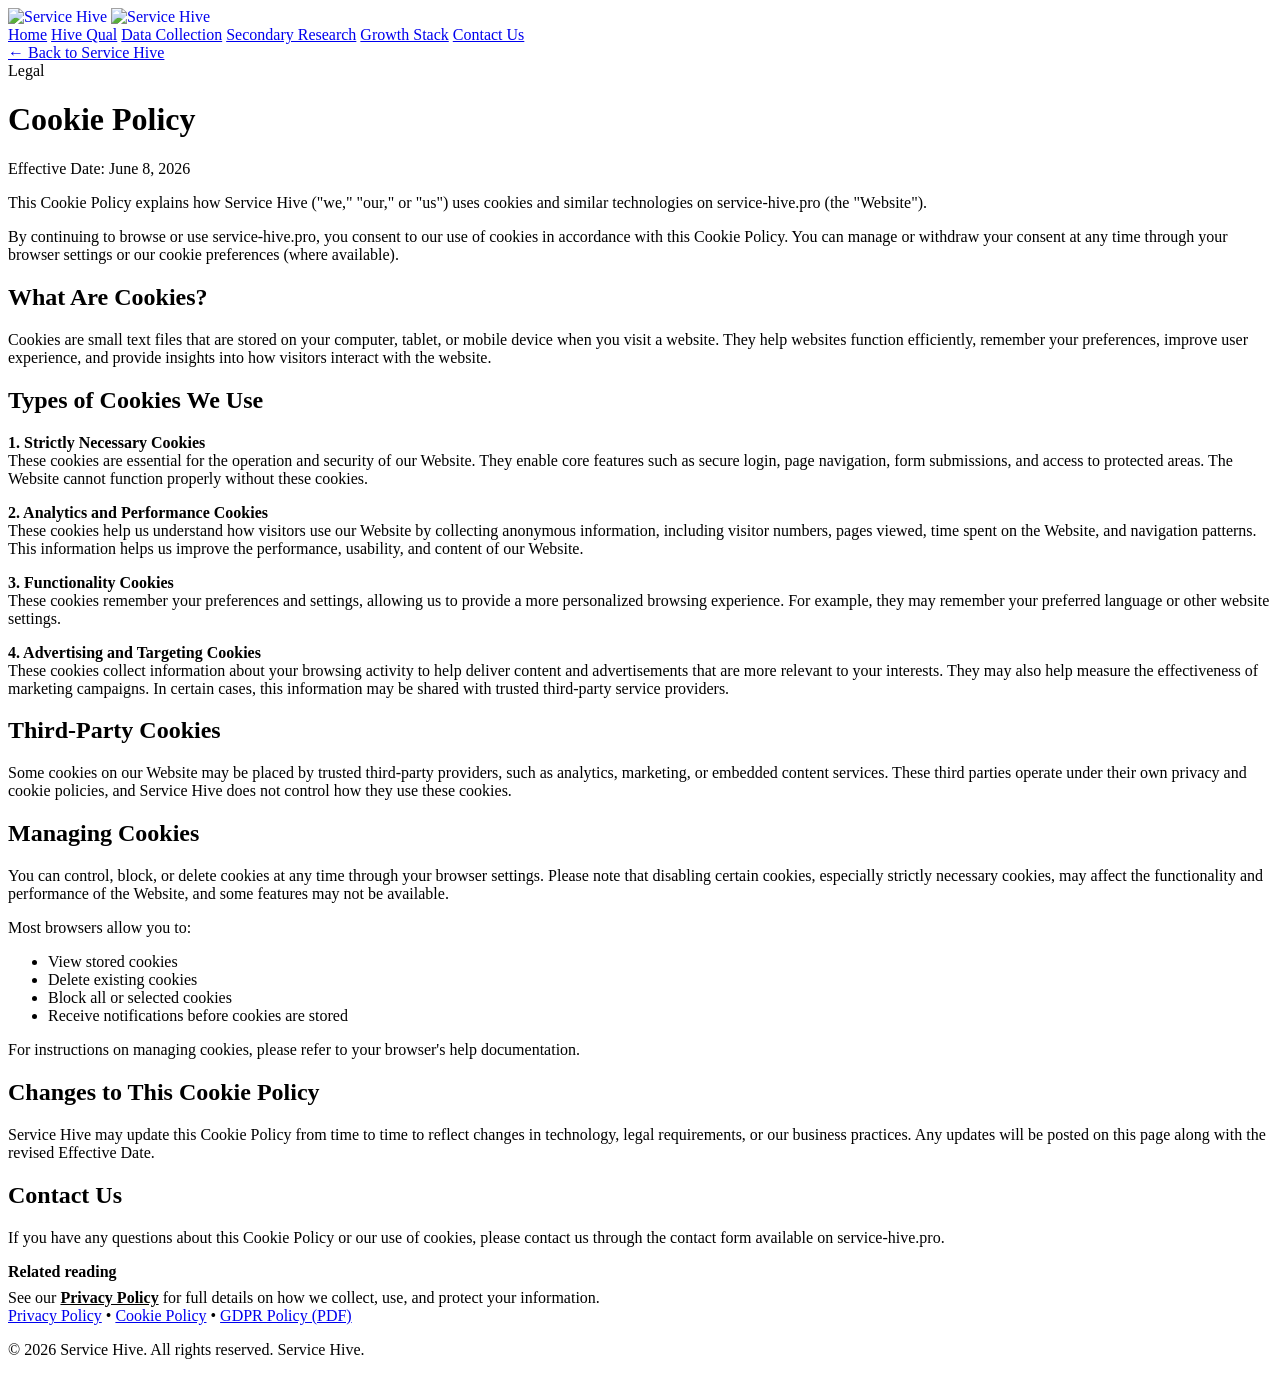
==== cookie-policy.html @ 8cfd4741 "Add files via upload" ====
<!DOCTYPE html>
<html lang="en">
<head>
    <meta charset="UTF-8">
    <meta name="viewport" content="width=device-width, initial-scale=1.0">
    <title>Cookie Policy | Service Hive</title>
    <link href="https://fonts.googleapis.com/css2?family=Poppins:wght@300;400;500;600;700;800&family=Merriweather:ital@0;1&display=swap" rel="stylesheet">
    <link rel="icon" type="image/png" href="assets/logo-icon.png">
    <link rel="stylesheet" href="assets/style.css">
</head>
<body>

    <!-- Navigation -->
    <nav>
        <div class="nav-bg"></div>

        <a href="index.html" class="logo" style="text-decoration:none;">
            <img src="assets/logo-icon.png" alt="Service Hive" class="logo-icon">
            <img src="assets/logo-wordmark-light.png" alt="Service Hive" class="logo-wordmark">
        </a>

        <div class="menu-toggle" id="mobile-menu">
            <span></span>
            <span></span>
            <span></span>
        </div>

        <div class="nav-links" id="nav-links">
            <a href="index.html#home">Home</a>
            <a href="index.html#qual">Hive Qual</a>
            <a href="index.html#data">Data Collection</a>
            <a href="index.html#secondary">Secondary Research</a>
            <a href="index.html#growth">Growth Stack</a>
            <a href="index.html#contact" class="btn">Contact Us</a>
        </div>
    </nav>

    <div class="legal-page">
        <a href="index.html" class="legal-back-link">&larr; Back to Service Hive</a>

        <div class="legal-eyebrow">Legal</div>
        <h1>Cookie Policy</h1>
        <p class="legal-updated">Effective Date: June 8, 2026</p>

        <p>This Cookie Policy explains how Service Hive ("we," "our," or "us") uses cookies and similar technologies on service-hive.pro (the "Website").</p>

        <p>By continuing to browse or use service-hive.pro, you consent to our use of cookies in accordance with this Cookie Policy. You can manage or withdraw your consent at any time through your browser settings or our cookie preferences (where available).</p>

        <h2>What Are Cookies?</h2>
        <p>Cookies are small text files that are stored on your computer, tablet, or mobile device when you visit a website. They help websites function efficiently, remember your preferences, improve user experience, and provide insights into how visitors interact with the website.</p>

        <h2>Types of Cookies We Use</h2>

        <p><strong>1. Strictly Necessary Cookies</strong><br>
        These cookies are essential for the operation and security of our Website. They enable core features such as secure login, page navigation, form submissions, and access to protected areas. The Website cannot function properly without these cookies.</p>

        <p><strong>2. Analytics and Performance Cookies</strong><br>
        These cookies help us understand how visitors use our Website by collecting anonymous information, including visitor numbers, pages viewed, time spent on the Website, and navigation patterns. This information helps us improve the performance, usability, and content of our Website.</p>

        <p><strong>3. Functionality Cookies</strong><br>
        These cookies remember your preferences and settings, allowing us to provide a more personalized browsing experience. For example, they may remember your preferred language or other website settings.</p>

        <p><strong>4. Advertising and Targeting Cookies</strong><br>
        These cookies collect information about your browsing activity to help deliver content and advertisements that are more relevant to your interests. They may also help measure the effectiveness of marketing campaigns. In certain cases, this information may be shared with trusted third-party service providers.</p>

        <h2>Third-Party Cookies</h2>
        <p>Some cookies on our Website may be placed by trusted third-party providers, such as analytics, marketing, or embedded content services. These third parties operate under their own privacy and cookie policies, and Service Hive does not control how they use these cookies.</p>

        <h2>Managing Cookies</h2>
        <p>You can control, block, or delete cookies at any time through your browser settings. Please note that disabling certain cookies, especially strictly necessary cookies, may affect the functionality and performance of the Website, and some features may not be available.</p>

        <p>Most browsers allow you to:</p>
        <ul>
            <li>View stored cookies</li>
            <li>Delete existing cookies</li>
            <li>Block all or selected cookies</li>
            <li>Receive notifications before cookies are stored</li>
        </ul>
        <p>For instructions on managing cookies, please refer to your browser's help documentation.</p>

        <h2>Changes to This Cookie Policy</h2>
        <p>Service Hive may update this Cookie Policy from time to time to reflect changes in technology, legal requirements, or our business practices. Any updates will be posted on this page along with the revised Effective Date.</p>

        <h2>Contact Us</h2>
        <p>If you have any questions about this Cookie Policy or our use of cookies, please contact us through the contact form available on service-hive.pro.</p>

        <div class="legal-contact-box">
            <strong>Related reading</strong>
            <p style="margin-bottom:0; margin-top:0.5rem;">See our <a href="privacy-policy.html" target="_blank" rel="noopener" style="color: var(--primary-honey-dark); font-weight:600;">Privacy Policy</a> for full details on how we collect, use, and protect your information.</p>
        </div>
    </div>

    <div class="footer-bottom">
        <div class="footer-legal-links">
            <a href="privacy-policy.html" target="_blank" rel="noopener">Privacy Policy</a>
            <span class="footer-dot">•</span>
            <a href="cookie-policy.html" target="_blank" rel="noopener">Cookie Policy</a>
            <span class="footer-dot">•</span>
            <a href="assets/documents/ServiceHive_GDPR_Policy.pdf" download>GDPR Policy (PDF)</a>
        </div>
        <p>&copy; 2026 Service Hive. All rights reserved. Service Hive.</p>
    </div>

    <script>
        const mobileMenu = document.getElementById('mobile-menu');
        const navLinks = document.getElementById('nav-links');
        const navItems = document.querySelectorAll('.nav-links a');
        mobileMenu.addEventListener('click', () => {
            mobileMenu.classList.toggle('active');
            navLinks.classList.toggle('active');
        });
        navItems.forEach(item => {
            item.addEventListener('click', () => {
                mobileMenu.classList.remove('active');
                navLinks.classList.remove('active');
            });
        });
    </script>

</body>
</html>
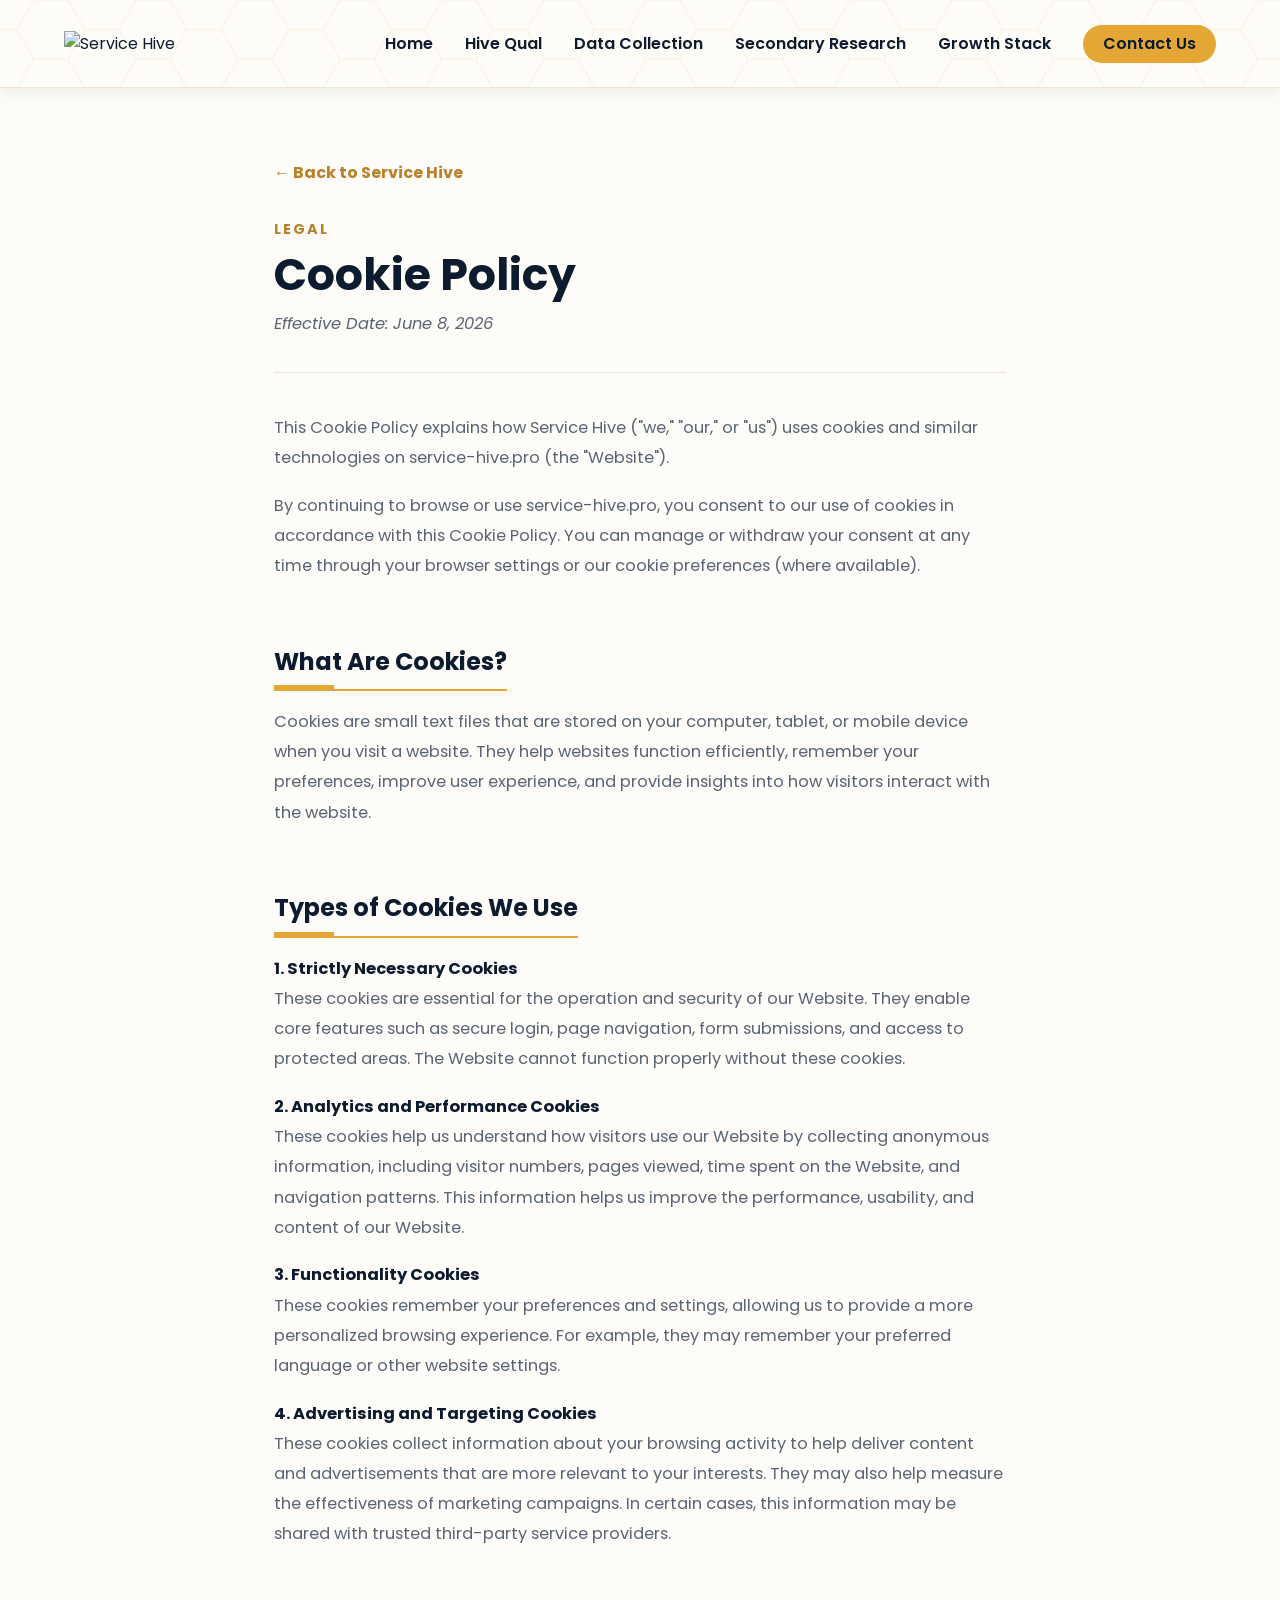
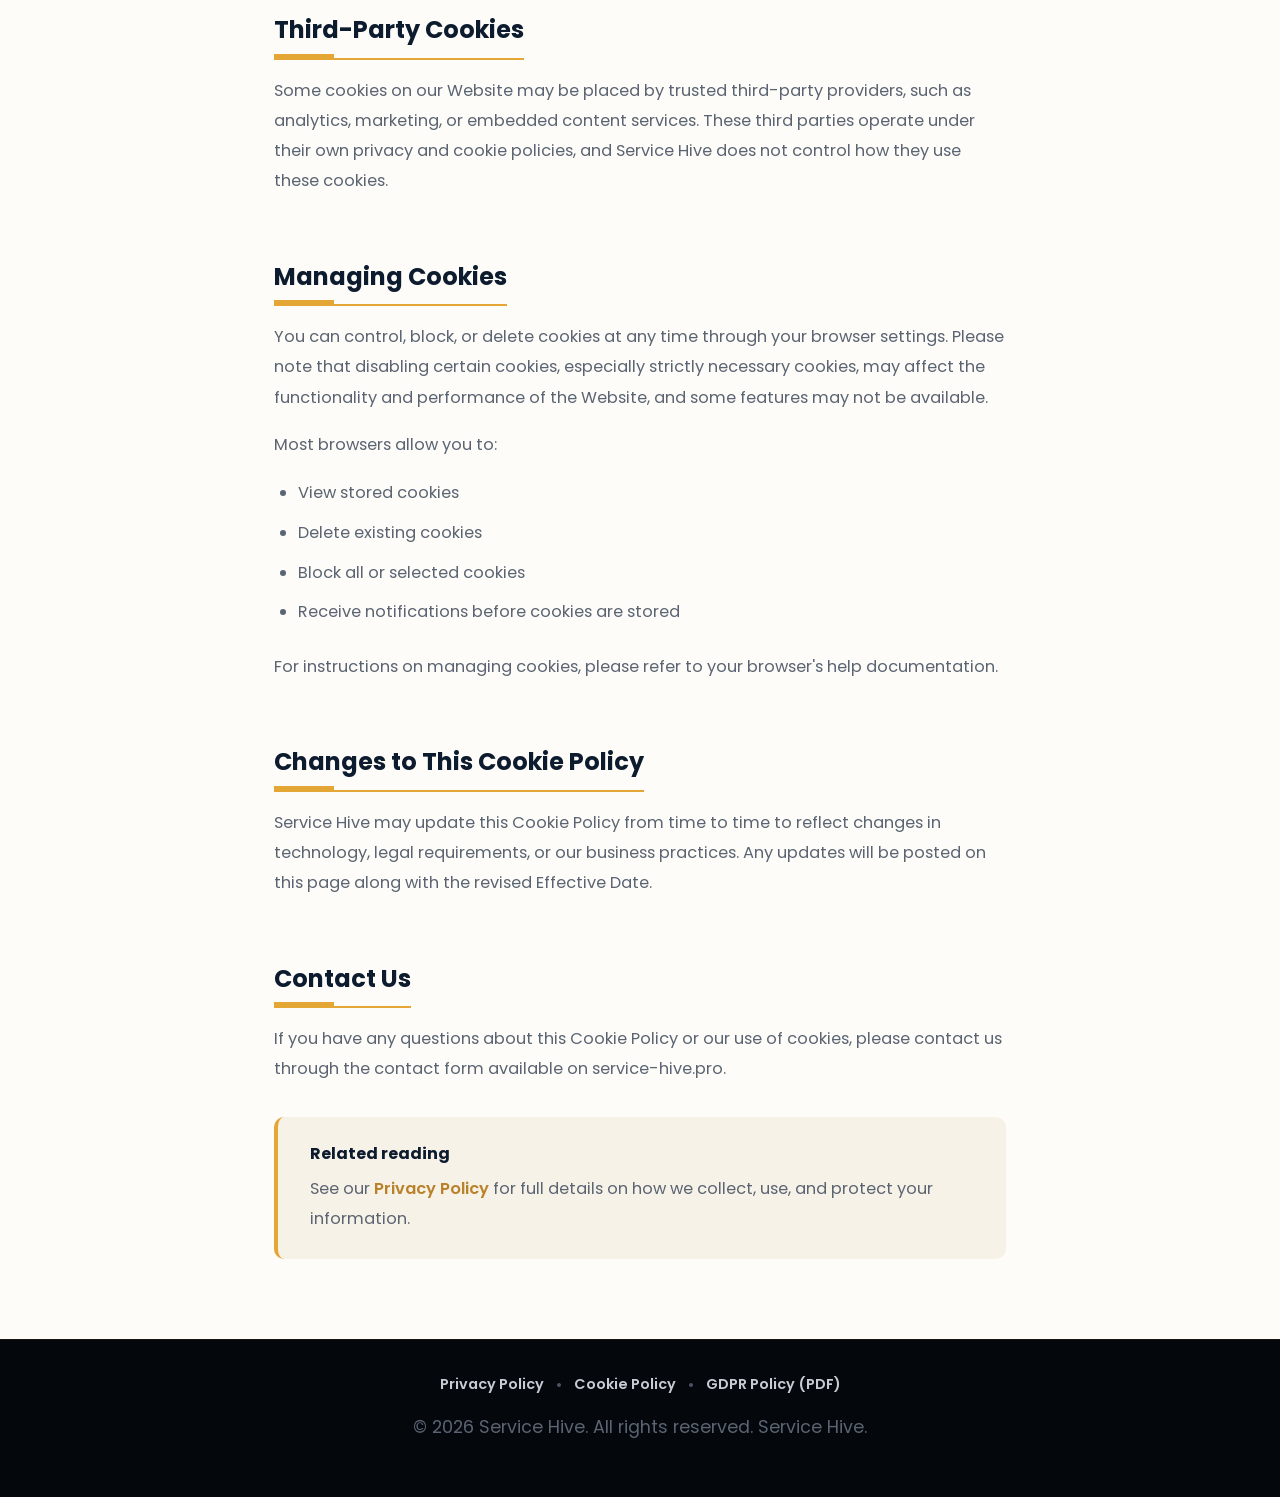
==== commit 11cf3e94: "Add files via upload" ====
--- a/cookie-policy.html
+++ b/cookie-policy.html
@@ -15,8 +15,7 @@
         <div class="nav-bg"></div>
 
         <a href="index.html" class="logo" style="text-decoration:none;">
-            <img src="assets/logo-icon.png" alt="Service Hive" class="logo-icon">
-            <img src="assets/logo-wordmark-light.png" alt="Service Hive" class="logo-wordmark">
+            <img src="assets/logo-full.png" alt="Service Hive" class="logo-full">
         </a>
 
         <div class="menu-toggle" id="mobile-menu">
--- a/assets/style.css
+++ b/assets/style.css
@@ -0,0 +1,718 @@
+
+        :root {
+            --navy-deep: #0D1B2E;
+            --navy-base: #0F1F35;
+            --navy-elevated: #14263E;
+            --navy-elevated-2: #182B46;
+            --primary-honey: #E4A635;
+            --primary-honey-dark: #B9822A;
+            --honey-light: #F0C666;
+            --dark-text: #0D1B2E;
+            --light-text: #5B6472;
+            --light-bg: #FDFCF8;
+            --white: #FFFFFF;
+            --section-bg: #F7F2E7;
+            --accent-hex: polygon(50% 0%, 100% 25%, 100% 75%, 50% 100%, 0% 75%, 0% 25%);
+        }
+
+        * {
+            margin: 0;
+            padding: 0;
+            box-sizing: border-box;
+        }
+
+        body {
+            font-family: 'Poppins', sans-serif;
+            color: var(--dark-text);
+            background-color: var(--light-bg);
+            line-height: 1.6;
+            overflow-x: hidden;
+        }
+
+        h1, h2, h3, h4 {
+            font-weight: 700;
+            color: var(--dark-text);
+            margin-bottom: 1rem;
+        }
+
+        h1 { font-size: 3.5rem; line-height: 1.2; }
+        h2 { font-size: 2.5rem; position: relative; padding-bottom: 10px; }
+        h2::after {
+            content: '';
+            position: absolute;
+            bottom: 0;
+            left: 0;
+            width: 60px;
+            height: 4px;
+            background-color: var(--primary-honey);
+        }
+        h3 { font-size: 1.5rem; color: var(--dark-text); font-weight: 600; }
+
+        p {
+            font-size: 1.1rem;
+            color: var(--light-text);
+            margin-bottom: 1.5rem;
+        }
+
+        a {
+            text-decoration: none;
+            color: inherit;
+        }
+
+        /* Navigation Redesign */
+        nav {
+            position: fixed;
+            top: 0;
+            width: 100%;
+            height: 88px;
+            display: flex;
+            justify-content: space-between;
+            align-items: center;
+            z-index: 1000;
+        }
+
+        .nav-bg {
+            position: absolute;
+            top: 0; left: 0; right: 0;
+            height: 88px; 
+            background-color: rgba(253, 252, 248, 0.96);
+            backdrop-filter: blur(10px);
+            -webkit-backdrop-filter: blur(10px);
+            /* Light honeycomb pattern */
+            background-image: url("patterns/hex-tile-light.svg");
+            background-repeat: repeat;
+            box-shadow: 0 2px 20px rgba(0,0,0,0.08);
+            border-bottom: 1px solid rgba(228,166,53,0.25);
+            z-index: -2;
+        }
+
+        .logo {
+            display: flex;
+            align-items: center;
+            gap: 16px;
+            z-index: 1001; 
+            padding: 0 25px 0 5%; 
+        }
+
+        .logo img.logo-icon {
+            height: 66px;
+            width: auto;
+        }
+
+        .logo img.logo-wordmark {
+            height: 28px;
+            width: auto;
+        }
+
+        .nav-links {
+            display: flex;
+            gap: 2rem;
+            align-items: center;
+            padding: 0 5%;
+        }
+
+        .nav-links a {
+            font-weight: 600;
+            color: var(--dark-text); /* Standard dark text */
+            transition: color 0.3s;
+        }
+
+        .nav-links a:hover {
+            color: var(--primary-honey);
+        }
+
+        .nav-links a.btn, .nav-links a.btn:hover {
+            color: var(--navy-deep);
+        }
+
+        /* Generic & Nav Button */
+        .btn {
+            background-color: var(--primary-honey);
+            color: var(--navy-deep);
+            padding: 10px 24px; 
+            border-radius: 30px;
+            font-weight: 600;
+            transition: background 0.3s, transform 0.2s;
+            display: inline-block;
+            text-align: center;
+        }
+
+        .nav-links .btn {
+            padding: 6px 20px; /* Minimal padding for nav */
+        }
+
+        .btn:hover, .nav-links .btn:hover {
+            background-color: var(--honey-light);
+            color: var(--navy-deep);
+            transform: translateY(-2px);
+        }
+
+        /* Mobile Menu Toggle */
+        .menu-toggle {
+            display: none;
+            flex-direction: column;
+            cursor: pointer;
+            gap: 5px;
+            z-index: 1001;
+            height: 66px;
+            justify-content: center;
+            padding-right: 5%;
+        }
+
+        .menu-toggle span {
+            width: 25px;
+            height: 3px;
+            background-color: var(--dark-text);
+            transition: 0.3s;
+            border-radius: 2px;
+        }
+
+        /* Sections */
+        section {
+            padding: 50px 5%; 
+            position: relative;
+            overflow: hidden;
+            background-image: url("patterns/hex-tile-light.svg");
+            background-repeat: repeat;
+        }
+        
+        /* Ensure content stays above ambient texture */
+        .hero-content, .hero-image-container, .split-content, .split-image, .grid-2, .grid-3, .contact-grid {
+            position: relative;
+            z-index: 2;
+        }
+
+        /* Hovering Bees Animation - Section Bound with Wide Movement */
+        .bee {
+            position: absolute;
+            font-size: 1.8rem;
+            z-index: 0;
+            pointer-events: none; 
+            opacity: 0.6;
+            filter: drop-shadow(0 3px 5px rgba(0,0,0,0.15));
+        }
+
+        .bee-a { animation: sweep1 18s ease-in-out infinite alternate; }
+        .bee-b { animation: sweep2 22s ease-in-out infinite alternate-reverse; }
+        .bee-c { animation: sweep3 25s ease-in-out infinite alternate; }
+
+        @keyframes sweep1 {
+            0% { transform: translate(0, 0) rotate(-15deg); }
+            50% { transform: translate(25vw, 15vh) rotate(10deg); }
+            100% { transform: translate(50vw, -10vh) rotate(-15deg); }
+        }
+        @keyframes sweep2 {
+            0% { transform: translate(0, 0) rotate(15deg) scaleX(-1); }
+            50% { transform: translate(-30vw, -20vh) rotate(-10deg) scaleX(-1); }
+            100% { transform: translate(-55vw, 15vh) rotate(5deg) scaleX(-1); }
+        }
+        @keyframes sweep3 {
+            0% { transform: translate(0, 0) rotate(-5deg); }
+            50% { transform: translate(15vw, -25vh) rotate(20deg); }
+            100% { transform: translate(-15vw, 20vh) rotate(-10deg); }
+        }
+
+        /* Hero */
+        .hero {
+            min-height: 90vh; 
+            display: flex;
+            align-items: center;
+            justify-content: space-between;
+            padding-top: 195px; 
+            padding-bottom: 2rem; 
+            background: linear-gradient(135deg, rgba(253,252,248,0.95) 0%, rgba(253,252,248,0.82) 100%), 
+                        url('https://images.unsplash.com/photo-1587049352847-4d4b1ed7ab8f?ixlib=rb-4.0.3&auto=format&fit=crop&w=2000&q=80') center/cover;
+            gap: 4rem; 
+        }
+
+        .hero-content {
+            max-width: 600px;
+            flex: 1;
+        }
+
+        .hero-subtitle {
+            font-size: 1.25rem;
+            font-weight: 600;
+            color: var(--primary-honey-dark);
+            margin-bottom: 2rem;
+            text-transform: uppercase;
+            letter-spacing: 2px;
+        }
+
+        .hero-image-container {
+            flex: 1;
+            display: flex;
+            justify-content: flex-end; 
+            max-width: 650px; 
+            height: 600px; 
+        }
+
+        .hero-img {
+            width: 100%;
+            height: 100%;
+            object-fit: cover;
+            object-position: center;
+            border-radius: 20px;
+            box-shadow: 0 20px 40px rgba(0,0,0,0.15);
+            border: 4px solid var(--primary-honey);
+        }
+
+        #why-we-built {
+            padding-top: 3rem; 
+        }
+
+        /* Two Column Layouts */
+        .split-section {
+            display: flex;
+            flex-wrap: wrap;
+            gap: 4rem;
+            align-items: stretch; 
+        }
+
+        .split-content {
+            flex: 1;
+            min-width: 300px;
+            display: flex;
+            flex-direction: column;
+        }
+
+        .split-image {
+            flex: 1;
+            min-width: 300px;
+            position: relative;
+            display: flex;
+            align-items: center;
+        }
+
+        .split-image img {
+            width: 100%;
+            border-radius: 20px;
+            box-shadow: 0 15px 30px rgba(0,0,0,0.1);
+        }
+
+        /* Grid Layouts */
+        .grid-2 {
+            display: grid;
+            grid-template-columns: repeat(auto-fit, minmax(280px, 1fr));
+            gap: 2rem;
+            margin-top: 2rem;
+        }
+
+        .grid-3 {
+            display: grid;
+            grid-template-columns: repeat(auto-fit, minmax(280px, 1fr));
+            gap: 2rem;
+            margin-top: 3rem;
+        }
+
+        /* Cards */
+        .card {
+            background: var(--white);
+            padding: 2.5rem;
+            border-radius: 15px;
+            box-shadow: 0 10px 30px rgba(0,0,0,0.08);
+            border-top: 5px solid var(--primary-honey);
+            transition: transform 0.3s;
+            position: relative;
+            overflow: hidden;
+            height: 100%;
+            z-index: 2;
+        }
+
+        .card:hover {
+            transform: translateY(-10px);
+        }
+        
+        .card::before {
+            content: '';
+            position: absolute;
+            top: -20px;
+            right: -20px;
+            width: 100px;
+            height: 100px;
+            background: var(--section-bg);
+            clip-path: var(--accent-hex);
+            opacity: 0.5;
+            z-index: -1;
+        }
+        
+        .icon-box {
+            width: 50px;
+            height: 50px;
+            background: var(--primary-honey);
+            clip-path: var(--accent-hex);
+            display: flex;
+            align-items: center;
+            justify-content: center;
+            font-size: 1.5rem;
+            margin-bottom: 1.5rem;
+            color: var(--navy-deep);
+        }
+
+        /* Timeline / Pipeline */
+        .pipeline {
+            margin-top: 2rem;
+            border-left: 3px solid var(--primary-honey);
+            padding-left: 2rem;
+            flex-grow: 1;
+            display: flex;
+            flex-direction: column;
+            justify-content: space-between;
+        }
+
+        .pipeline-step {
+            position: relative;
+            margin-bottom: 2rem;
+        }
+        
+        .pipeline-step:last-child {
+            margin-bottom: 0;
+        }
+
+        .pipeline-step::before {
+            content: '';
+            position: absolute;
+            left: -39px;
+            top: 0;
+            width: 20px;
+            height: 20px;
+            background: var(--white);
+            border: 4px solid var(--primary-honey);
+            border-radius: 50%;
+        }
+
+        .pipeline-step h4 {
+            color: var(--dark-text);
+            font-size: 1.25rem;
+            margin-bottom: 0.5rem;
+        }
+
+        /* Tiers Styling */
+        .tier-card {
+            background: var(--white);
+            border-radius: 12px;
+            padding: 2rem;
+            box-shadow: 0 5px 20px rgba(0,0,0,0.1);
+            border-left: 5px solid var(--primary-honey);
+            margin-bottom: 1.5rem;
+            z-index: 2;
+            position: relative;
+        }
+        
+        .tier-card.elite {
+            border-left: 5px solid var(--primary-honey-dark);
+            background: linear-gradient(135deg, #FFFFFF 0%, #FBF3E1 100%);
+            box-shadow: 0 8px 26px rgba(228,166,53,0.16);
+        }
+        
+        .tier-card.custom {
+            border-left: 5px solid var(--primary-honey);
+            background: linear-gradient(135deg, var(--navy-deep) 0%, var(--navy-elevated-2) 100%);
+            box-shadow: 0 10px 34px rgba(228,166,53,0.22);
+            color: var(--white);
+        }
+        
+        .tier-card.custom h4, .tier-card.custom p {
+            color: var(--white);
+        }
+
+        /* Footer / Contact */
+        .contact-section {
+            background: var(--navy-deep);
+            color: var(--white);
+            padding: 60px 5%; 
+            /* Dark hexagon texture bookend */
+            background-image: url("patterns/hex-tile-dark.svg");
+            background-repeat: repeat;
+        }
+
+        .contact-section h2, .contact-section h3, .contact-section h4 {
+            color: var(--white);
+        }
+        
+        .contact-section h2::after {
+            background-color: var(--primary-honey);
+        }
+
+        .contact-section p {
+            color: #AEB4C0;
+        }
+
+        .contact-grid {
+            display: grid;
+            grid-template-columns: repeat(auto-fit, minmax(250px, 1fr));
+            gap: 2rem;
+            margin-top: 3rem;
+        }
+
+        .contact-item {
+            display: flex;
+            align-items: flex-start;
+            gap: 15px;
+            word-break: break-word; 
+        }
+        
+        .contact-icon {
+            font-size: 1.5rem;
+            flex-shrink: 0; 
+        }
+        
+        .email-address {
+            white-space: nowrap;
+        }
+
+        .footer-bottom {
+            text-align: center;
+            padding: 2rem 5%;
+            background: #04070C;
+            color: #8891A0;
+            border-top: 1px solid rgba(228,166,53,0.1);
+        }
+
+        .footer-legal-links {
+            margin-bottom: 1rem;
+            display: flex;
+            justify-content: center;
+            align-items: center;
+            gap: 0.75rem;
+            flex-wrap: wrap;
+        }
+
+        .footer-legal-links a {
+            color: #C7CCD4;
+            font-size: 0.9rem;
+            font-weight: 600;
+            transition: color 0.3s;
+        }
+
+        .footer-legal-links a:hover {
+            color: var(--primary-honey);
+        }
+
+        .footer-legal-links .footer-dot {
+            color: #4A5160;
+        }
+
+        /* Legal / Policy Pages */
+        .legal-page {
+            max-width: 860px;
+            margin: 0 auto;
+            padding: 160px 5% 5rem;
+            position: relative;
+            z-index: 2;
+        }
+
+        .legal-page .legal-eyebrow {
+            color: var(--primary-honey-dark);
+            font-weight: 700;
+            letter-spacing: 2px;
+            text-transform: uppercase;
+            font-size: 0.9rem;
+            margin-bottom: 0.5rem;
+        }
+
+        .legal-page h1 {
+            font-size: 2.75rem;
+            color: var(--dark-text);
+            margin-bottom: 0.5rem;
+        }
+
+        .legal-page .legal-updated {
+            color: var(--light-text);
+            font-style: italic;
+            margin-bottom: 2.5rem;
+            padding-bottom: 2rem;
+            border-bottom: 1px solid #EAE4D6;
+        }
+
+        .legal-page h2 {
+            font-size: 1.5rem;
+            color: var(--dark-text);
+            margin-top: 2.75rem;
+            margin-bottom: 1rem;
+            padding-bottom: 0.5rem;
+            border-bottom: 2px solid var(--primary-honey);
+            display: inline-block;
+        }
+
+        .legal-page p {
+            color: var(--light-text);
+            line-height: 1.85;
+            margin-bottom: 1.1rem;
+            font-size: 1.02rem;
+        }
+
+        .legal-page ul, .legal-page ol {
+            color: var(--light-text);
+            line-height: 1.85;
+            margin: 0 0 1.5rem 1.5rem;
+            font-size: 1.02rem;
+        }
+
+        .legal-page li {
+            margin-bottom: 0.6rem;
+        }
+
+        .legal-page strong {
+            color: var(--dark-text);
+        }
+
+        .legal-back-link {
+            display: inline-flex;
+            align-items: center;
+            gap: 0.5rem;
+            color: var(--primary-honey-dark);
+            font-weight: 700;
+            margin-bottom: 2rem;
+        }
+
+        .legal-contact-box {
+            background: var(--section-bg);
+            border-left: 4px solid var(--primary-honey);
+            border-radius: 10px;
+            padding: 1.5rem 2rem;
+            margin-top: 2rem;
+        }
+
+        /* Cookie Consent Banner */
+        .cookie-banner {
+            position: fixed;
+            left: 20px; right: 20px; bottom: 20px;
+            max-width: 720px;
+            margin: 0 auto;
+            background: var(--navy-deep);
+            color: #E7E9ED;
+            border-radius: 16px;
+            padding: 1.5rem 1.75rem;
+            box-shadow: 0 15px 45px rgba(0,0,0,0.35);
+            border: 1px solid rgba(228,166,53,0.3);
+            z-index: 3000;
+            display: flex;
+            align-items: center;
+            gap: 1.5rem;
+            flex-wrap: wrap;
+            transform: translateY(140%);
+            transition: transform 0.5s cubic-bezier(0.16, 1, 0.3, 1);
+        }
+
+        .cookie-banner.visible {
+            transform: translateY(0);
+        }
+
+        .cookie-banner p {
+            color: #C7CCD4;
+            font-size: 0.92rem;
+            line-height: 1.55;
+            margin: 0;
+            flex: 1;
+            min-width: 240px;
+        }
+
+        .cookie-banner p a {
+            color: var(--primary-honey);
+            font-weight: 700;
+            text-decoration: underline;
+        }
+
+        .cookie-banner .cookie-actions {
+            display: flex;
+            gap: 0.75rem;
+            flex-shrink: 0;
+        }
+
+        .cookie-banner .btn-decline {
+            background: transparent;
+            border: 1px solid rgba(255,255,255,0.3);
+            color: #C7CCD4;
+            padding: 10px 20px;
+            border-radius: 30px;
+            font-weight: 600;
+            font-size: 0.9rem;
+            cursor: pointer;
+            transition: border-color 0.3s, color 0.3s;
+        }
+
+        .cookie-banner .btn-decline:hover {
+            border-color: var(--primary-honey);
+            color: var(--primary-honey);
+        }
+
+        .cookie-banner .btn-accept {
+            background: var(--primary-honey);
+            color: var(--navy-deep);
+            border: none;
+            padding: 10px 24px;
+            border-radius: 30px;
+            font-weight: 700;
+            font-size: 0.9rem;
+            cursor: pointer;
+            transition: background 0.3s, transform 0.2s;
+        }
+
+        .cookie-banner .btn-accept:hover {
+            background: var(--honey-light);
+            transform: translateY(-2px);
+        }
+
+        /* ==========================================
+           RESPONSIVE DESIGN / MEDIA QUERIES
+           ========================================== */
+
+        @media screen and (max-width: 1024px) {
+            h1 { font-size: 3rem; }
+            h2 { font-size: 2.2rem; }
+            .hero { gap: 2rem; padding-top: 165px; min-height: auto; }
+            .hero-image-container { height: 500px; max-width: 450px; }
+            .split-section { gap: 3rem; }
+        }
+
+        @media screen and (max-width: 768px) {
+            .logo img.logo-icon { height: 48px; }
+            .logo img.logo-wordmark { height: 20px; }
+            .nav-bg { height: 72px; }
+            nav { height: 72px; }
+            .menu-toggle { display: flex; height: 72px; }
+            .nav-links {
+                position: fixed; top: 0; right: -100%; height: 100vh; width: 70%;
+                max-width: 300px; background-color: var(--white); flex-direction: column;
+                justify-content: center; align-items: center; gap: 2rem;
+                transition: 0.3s ease-in-out; box-shadow: -5px 0 15px rgba(0,0,0,0.1); padding: 2rem;
+            }
+            .nav-links.active { right: 0; }
+            .menu-toggle.active span:nth-child(1) { transform: rotate(45deg) translate(5px, 6px); }
+            .menu-toggle.active span:nth-child(2) { opacity: 0; }
+            .menu-toggle.active span:nth-child(3) { transform: rotate(-45deg) translate(5px, -6px); }
+            .legal-page { padding-top: 110px; }
+            .legal-page h1 { font-size: 2.1rem; }
+            .cookie-banner { left: 12px; right: 12px; bottom: 12px; padding: 1.25rem; flex-direction: column; align-items: stretch; text-align: center; }
+            .cookie-banner .cookie-actions { justify-content: center; }
+            h1 { font-size: 2.5rem; }
+            h2 { font-size: 2rem; }
+            section { padding: 40px 5%; }
+            .hero { flex-direction: column; text-align: center; padding-top: 150px; }
+            .hero-content { max-width: 100%; display: flex; flex-direction: column; align-items: center; }
+            .hero-image-container { width: 100%; max-width: 100%; height: 400px; margin-top: 2rem; justify-content: center; }
+            .split-section { flex-direction: column; gap: 2rem; }
+            #why-we-built .split-section { flex-direction: column-reverse; }
+            h2::after { left: 50%; transform: translateX(-50%); }
+            .split-content h2, .split-content h3 { text-align: center; }
+            #why-we-built blockquote { text-align: left; }
+            .card { padding: 1.5rem; }
+            .split-content[style*="padding: 3rem"] { padding: 1.5rem !important; }
+            .pipeline { margin-left: 10px; padding-left: 1.5rem; }
+            .pipeline-step::before { left: -31px; width: 16px; height: 16px; }
+            #growth h2 span { display: inline; font-size: 1.2rem; }
+            .contact-section h2::after { left: 0; transform: none; }
+            .contact-section { text-align: left; }
+            .email-address { white-space: normal; word-break: break-all; }
+            .bee { display: none; } /* Hide bees on mobile */
+        }
+
+        @media screen and (max-width: 480px) {
+            h1 { font-size: 2.2rem; }
+            .hero-image-container { height: 300px; }
+            .logo img.logo-icon { height: 40px; }
+            .logo img.logo-wordmark { height: 17px; }
+            .btn { width: 100%; } 
+        }
+    
